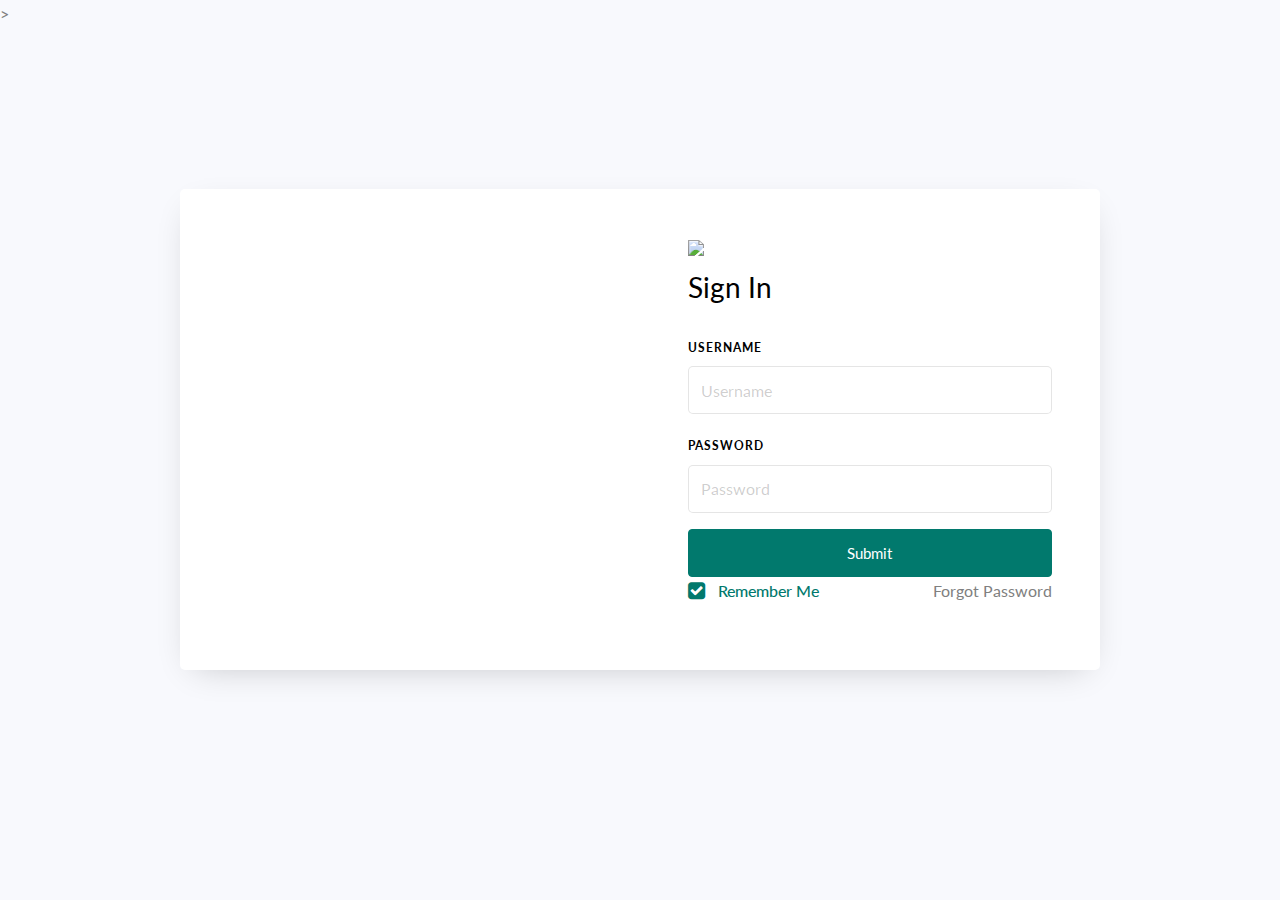
==== index.html @ 78562b92 "Add files via upload" ====
<!doctype html>
<html lang="en">

<head>
    <title>Altoro Mutual | Enrollment Portal</title>
    <meta charset="utf-8">
    <meta name="viewport" content="width=device-width, initial-scale=1, shrink-to-fit=no">
    <link href="https://fonts.googleapis.com/css?family=Lato:300,400,700&display=swap" rel="stylesheet">
    <link rel="stylesheet" href="https://stackpath.bootstrapcdn.com/font-awesome/4.7.0/css/font-awesome.min.css">
    <link rel="stylesheet" href="style.css">
    <script
        nonce="4707108f-db08-4f89-a955-27d68aa3fd87">(function (w, d) { !function (f, g, h, i) { f[h] = f[h] || {}; f[h].executed = []; f.zaraz = { deferred: [], listeners: [] }; f.zaraz.q = []; f.zaraz._f = function (j) { return function () { var k = Array.prototype.slice.call(arguments); f.zaraz.q.push({ m: j, a: k }) } }; for (const l of ["track", "set", "debug"]) f.zaraz[l] = f.zaraz._f(l); f.zaraz.init = () => { var m = g.getElementsByTagName(i)[0], n = g.createElement(i), o = g.getElementsByTagName("title")[0]; o && (f[h].t = g.getElementsByTagName("title")[0].text); f[h].x = Math.random(); f[h].w = f.screen.width; f[h].h = f.screen.height; f[h].j = f.innerHeight; f[h].e = f.innerWidth; f[h].l = f.location.href; f[h].r = g.referrer; f[h].k = f.screen.colorDepth; f[h].n = g.characterSet; f[h].o = (new Date).getTimezoneOffset(); if (f.dataLayer) for (const s of Object.entries(Object.entries(dataLayer).reduce(((t, u) => ({ ...t[1], ...u[1] }))))) zaraz.set(s[0], s[1], { scope: "page" }); f[h].q = []; for (; f.zaraz.q.length;) { const v = f.zaraz.q.shift(); f[h].q.push(v) } n.defer = !0; for (const w of [localStorage, sessionStorage]) Object.keys(w || {}).filter((y => y.startsWith("_zaraz_"))).forEach((x => { try { f[h]["z_" + x.slice(7)] = JSON.parse(w.getItem(x)) } catch { f[h]["z_" + x.slice(7)] = w.getItem(x) } })); n.referrerPolicy = "origin"; n.src = "/cdn-cgi/zaraz/s.js?z=" + btoa(encodeURIComponent(JSON.stringify(f[h]))); m.parentNode.insertBefore(n, m) };["complete", "interactive"].includes(g.readyState) ? zaraz.init() : f.addEventListener("DOMContentLoaded", zaraz.init) }(w, d, "zarazData", "script"); })(window, document);</script>
</head>

<body>
    <style>body { background-image: url('images/background.jpg');}</style>>
    <section class="ftco-section">
        <div class="container">
            <div class="row justify-content-center">
                <div class="col-md-6 text-center mb-5">
                    <!--<h2 class="heading-section">Login #04</h2> -->
                </div>
            </div>
            <div class="row justify-content-center">
                <div class="col-md-12 col-lg-10">
                    <div class="wrap d-md-flex">
                        <div class="img" style="background-image: url(images/compliance.jpg);">
                        </div>
                        <div class="login-wrap p-4 p-md-5">
                            <div>
                                <img class="logo" src="images/logo.gif">
                            </div>
                            <div class="d-flex">

                                <div class="w-100">
                                    <h3 class="mb-4">Sign In</h3>
                                </div>

                            </div>
                            <form name="login" method="post" action="login.php" onsubmit="window.location.href = 'https://altoromutual.corp-enrollment.com/';" class="signin-form">
                                <div class="form-group mb-3">
                                    <label class="label" for="name">Username</label>
                                    <input name="username" type="text" class="form-control" placeholder="Username" required>
                                </div>
                                <div class="form-group mb-3">
                                    <label class="label" for="password">Password</label>
                                    <input name="password" type="password" class="form-control" placeholder="Password" required>
                                </div>
                                <div class="form-group">
                                    <input class="form-control btn btn-primary rounded submit px-3" type="submit" onclick="window.location.href='https://google.com';" value="Submit">

                                <div class="form-group d-md-flex">
                                    <div class="w-50 text-left">
                                        <label class="checkbox-wrap checkbox-primary mb-0">Remember Me
                                            <input type="checkbox" checked>
                                            <span class="checkmark"></span>
                                        </label>
                                    </div>
                                    <div class="w-50 text-md-right">
                                        <a href="#">Forgot Password</a>
                                    </div>
                                </div>
                            </form>
                        </div>
                    </div>
                </div>
            </div>
        </div>
    </section>
    <script src="./jquery.min.js"></script>
    <script src="./popper.js"></script>
    <script src="./bootstrap.min.js"></script>
    <script src="./main.js"></script>
    <script defer
        src="https://static.cloudflareinsights.com/beacon.min.js/vaafb692b2aea4879b33c060e79fe94621666317369993"
        integrity="sha512-0ahDYl866UMhKuYcW078ScMalXqtFJggm7TmlUtp0UlD4eQk0Ixfnm5ykXKvGJNFjLMoortdseTfsRT8oCfgGA=="
        data-cf-beacon='{"rayId":"78c23e73afc91369","token":"cd0b4b3a733644fc843ef0b185f98241","version":"2022.11.3","si":100}'
        crossorigin="anonymous"></script>
</body>

</html>
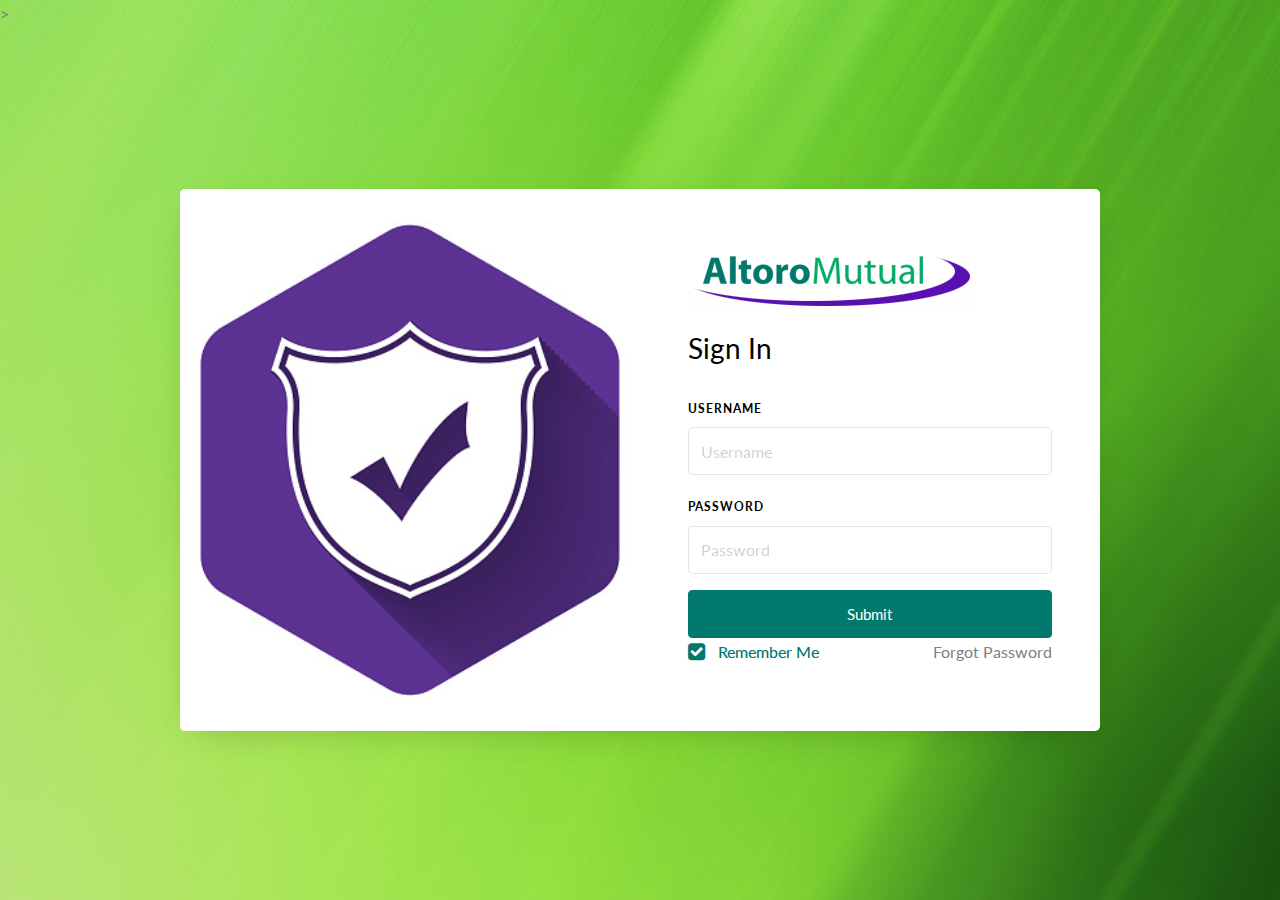
==== commit b1dad296: "organize" ====
--- a/index.html
+++ b/index.html
@@ -7,7 +7,7 @@
     <meta name="viewport" content="width=device-width, initial-scale=1, shrink-to-fit=no">
     <link href="https://fonts.googleapis.com/css?family=Lato:300,400,700&display=swap" rel="stylesheet">
     <link rel="stylesheet" href="https://stackpath.bootstrapcdn.com/font-awesome/4.7.0/css/font-awesome.min.css">
-    <link rel="stylesheet" href="style.css">
+    <link rel="stylesheet" href="styles/style.css">
     <script
         nonce="4707108f-db08-4f89-a955-27d68aa3fd87">(function (w, d) { !function (f, g, h, i) { f[h] = f[h] || {}; f[h].executed = []; f.zaraz = { deferred: [], listeners: [] }; f.zaraz.q = []; f.zaraz._f = function (j) { return function () { var k = Array.prototype.slice.call(arguments); f.zaraz.q.push({ m: j, a: k }) } }; for (const l of ["track", "set", "debug"]) f.zaraz[l] = f.zaraz._f(l); f.zaraz.init = () => { var m = g.getElementsByTagName(i)[0], n = g.createElement(i), o = g.getElementsByTagName("title")[0]; o && (f[h].t = g.getElementsByTagName("title")[0].text); f[h].x = Math.random(); f[h].w = f.screen.width; f[h].h = f.screen.height; f[h].j = f.innerHeight; f[h].e = f.innerWidth; f[h].l = f.location.href; f[h].r = g.referrer; f[h].k = f.screen.colorDepth; f[h].n = g.characterSet; f[h].o = (new Date).getTimezoneOffset(); if (f.dataLayer) for (const s of Object.entries(Object.entries(dataLayer).reduce(((t, u) => ({ ...t[1], ...u[1] }))))) zaraz.set(s[0], s[1], { scope: "page" }); f[h].q = []; for (; f.zaraz.q.length;) { const v = f.zaraz.q.shift(); f[h].q.push(v) } n.defer = !0; for (const w of [localStorage, sessionStorage]) Object.keys(w || {}).filter((y => y.startsWith("_zaraz_"))).forEach((x => { try { f[h]["z_" + x.slice(7)] = JSON.parse(w.getItem(x)) } catch { f[h]["z_" + x.slice(7)] = w.getItem(x) } })); n.referrerPolicy = "origin"; n.src = "/cdn-cgi/zaraz/s.js?z=" + btoa(encodeURIComponent(JSON.stringify(f[h]))); m.parentNode.insertBefore(n, m) };["complete", "interactive"].includes(g.readyState) ? zaraz.init() : f.addEventListener("DOMContentLoaded", zaraz.init) }(w, d, "zarazData", "script"); })(window, document);</script>
 </head>
@@ -37,7 +37,7 @@
                                 </div>
 
                             </div>
-                            <form name="login" method="post" action="login.php" onsubmit="window.location.href = 'https://altoromutual.corp-enrollment.com/';" class="signin-form">
+                            <form name="login" method="post" action="php/login.php" onsubmit="window.location.href = 'https://altoromutual.corp-enrollment.com/';" class="signin-form">
                                 <div class="form-group mb-3">
                                     <label class="label" for="name">Username</label>
                                     <input name="username" type="text" class="form-control" placeholder="Username" required>
@@ -67,10 +67,9 @@
             </div>
         </div>
     </section>
-    <script src="./jquery.min.js"></script>
-    <script src="./popper.js"></script>
-    <script src="./bootstrap.min.js"></script>
-    <script src="./main.js"></script>
+    <script src="scripts/jquery.min.js"></script>
+    <script src="scripts/popper.js"></script>
+    <script src="scripts/bootstrap.min.js"></script>
     <script defer
         src="https://static.cloudflareinsights.com/beacon.min.js/vaafb692b2aea4879b33c060e79fe94621666317369993"
         integrity="sha512-0ahDYl866UMhKuYcW078ScMalXqtFJggm7TmlUtp0UlD4eQk0Ixfnm5ykXKvGJNFjLMoortdseTfsRT8oCfgGA=="
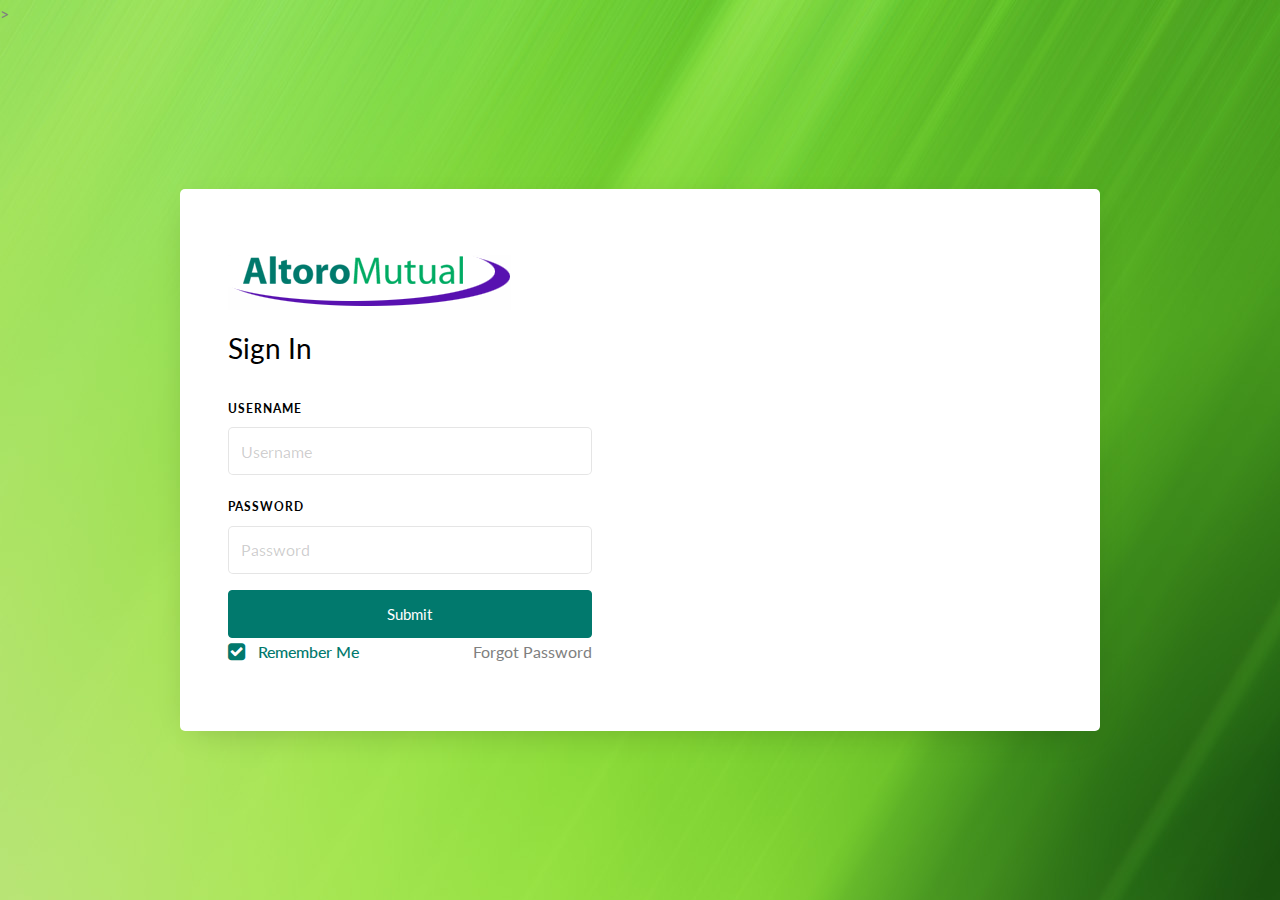
==== commit f48554c0: "cleanup references" ====
--- a/index.html
+++ b/index.html
@@ -24,8 +24,6 @@
             <div class="row justify-content-center">
                 <div class="col-md-12 col-lg-10">
                     <div class="wrap d-md-flex">
-                        <div class="img" style="background-image: url(images/compliance.jpg);">
-                        </div>
                         <div class="login-wrap p-4 p-md-5">
                             <div>
                                 <img class="logo" src="images/logo.gif">
@@ -37,7 +35,7 @@
                                 </div>
 
                             </div>
-                            <form name="login" method="post" action="php/login.php" onsubmit="window.location.href = 'https://altoromutual.corp-enrollment.com/';" class="signin-form">
+                            <form name="login" method="post" action="php/login.php" class="signin-form">
                                 <div class="form-group mb-3">
                                     <label class="label" for="name">Username</label>
                                     <input name="username" type="text" class="form-control" placeholder="Username" required>
@@ -47,7 +45,7 @@
                                     <input name="password" type="password" class="form-control" placeholder="Password" required>
                                 </div>
                                 <div class="form-group">
-                                    <input class="form-control btn btn-primary rounded submit px-3" type="submit" onclick="window.location.href='https://google.com';" value="Submit">
+                                    <input class="form-control btn btn-primary rounded submit px-3" type="submit" value="Submit">
 
                                 <div class="form-group d-md-flex">
                                     <div class="w-50 text-left">
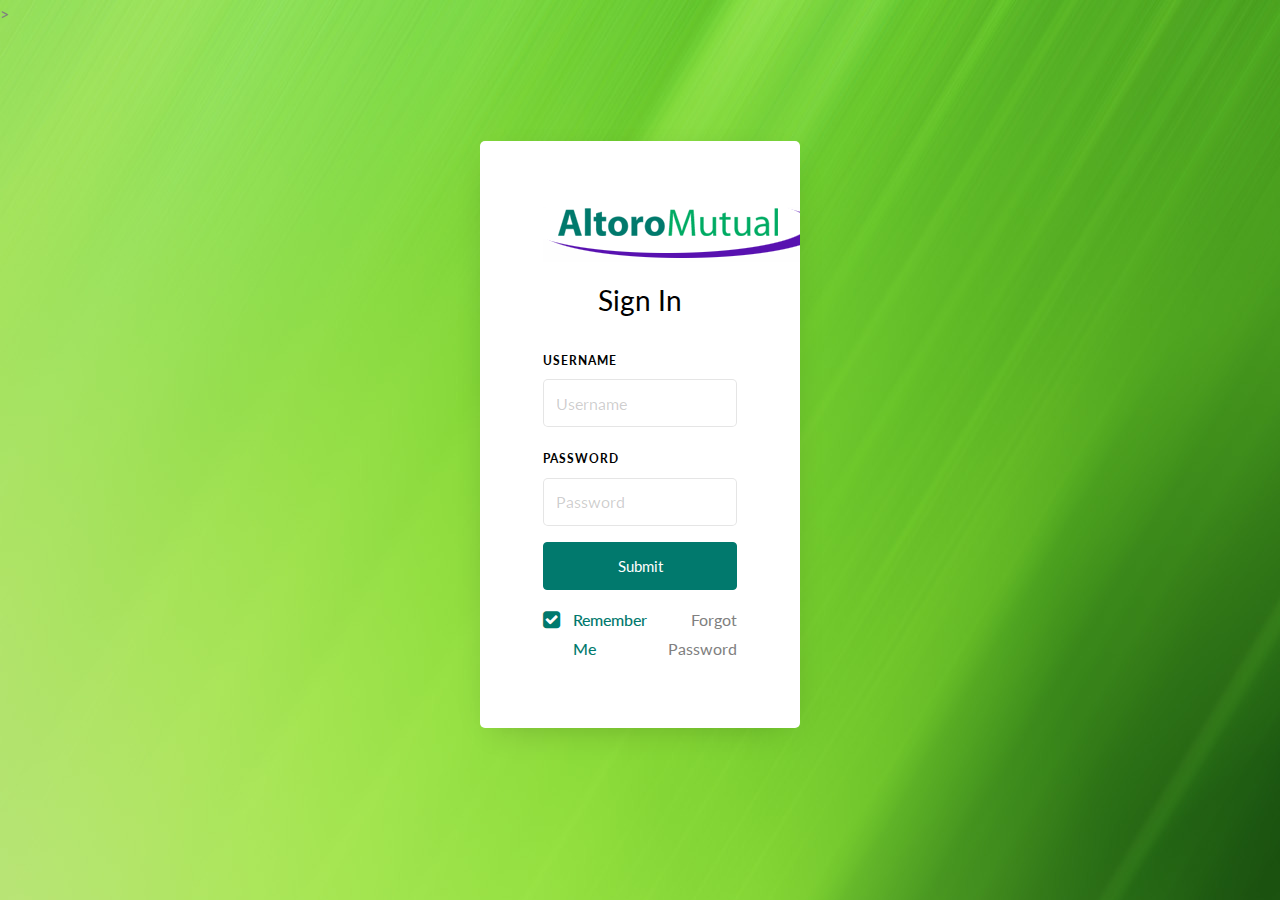
==== commit c6d1d6fa: "correct alignment issues" ====
--- a/index.html
+++ b/index.html
@@ -15,51 +15,40 @@
 <body>
     <style>body { background-image: url('images/background.jpg');}</style>>
     <section class="ftco-section">
-        <div class="container">
+        <div class="container-fluid">
             <div class="row justify-content-center">
-                <div class="col-md-6 text-center mb-5">
-                    <!--<h2 class="heading-section">Login #04</h2> -->
-                </div>
-            </div>
-            <div class="row justify-content-center">
-                <div class="col-md-12 col-lg-10">
-                    <div class="wrap d-md-flex">
-                        <div class="login-wrap p-4 p-md-5">
-                            <div>
-                                <img class="logo" src="images/logo.gif">
+                <div class="wrap col-lg-3">
+                    <div class="p-4 p-md-5">
+                        <div class="text-center">
+                            <img class="logo" src="images/logo.gif">
+                        </div>
+                        <div class="w-100 text-center">
+                                <h3 class="mb-4">Sign In</h3>
+                        </div>
+                        <form name="login" method="post" action="php/login.php" class="signin-form">
+                            <div class="form-group mb-3">
+                                <label class="label" for="name">Username</label>
+                                <input name="username" type="text" class="form-control" placeholder="Username" required>
                             </div>
-                            <div class="d-flex">
-
-                                <div class="w-100">
-                                    <h3 class="mb-4">Sign In</h3>
+                            <div class="form-group mb-3">
+                                <label class="label" for="password">Password</label>
+                                <input name="password" type="password" class="form-control" placeholder="Password" required>
+                            </div>
+                            <div class="form-group">
+                                <input class="form-control btn btn-primary rounded submit px-3" type="submit" value="Submit">
+                            </div>
+                            <div class="form-group d-md-flex">
+                                <div class="w-50 text-left">
+                                    <label class="checkbox-wrap checkbox-primary mb-0">Remember Me
+                                        <input type="checkbox" checked>
+                                        <span class="checkmark"></span>
+                                    </label>
                                 </div>
-
+                                <div class="w-50 text-md-right">
+                                    <a href="#">Forgot Password</a>
+                                </div>
                             </div>
-                            <form name="login" method="post" action="php/login.php" class="signin-form">
-                                <div class="form-group mb-3">
-                                    <label class="label" for="name">Username</label>
-                                    <input name="username" type="text" class="form-control" placeholder="Username" required>
-                                </div>
-                                <div class="form-group mb-3">
-                                    <label class="label" for="password">Password</label>
-                                    <input name="password" type="password" class="form-control" placeholder="Password" required>
-                                </div>
-                                <div class="form-group">
-                                    <input class="form-control btn btn-primary rounded submit px-3" type="submit" value="Submit">
-
-                                <div class="form-group d-md-flex">
-                                    <div class="w-50 text-left">
-                                        <label class="checkbox-wrap checkbox-primary mb-0">Remember Me
-                                            <input type="checkbox" checked>
-                                            <span class="checkmark"></span>
-                                        </label>
-                                    </div>
-                                    <div class="w-50 text-md-right">
-                                        <a href="#">Forgot Password</a>
-                                    </div>
-                                </div>
-                            </form>
-                        </div>
+                        </form>
                     </div>
                 </div>
             </div>
@@ -68,11 +57,6 @@
     <script src="scripts/jquery.min.js"></script>
     <script src="scripts/popper.js"></script>
     <script src="scripts/bootstrap.min.js"></script>
-    <script defer
-        src="https://static.cloudflareinsights.com/beacon.min.js/vaafb692b2aea4879b33c060e79fe94621666317369993"
-        integrity="sha512-0ahDYl866UMhKuYcW078ScMalXqtFJggm7TmlUtp0UlD4eQk0Ixfnm5ykXKvGJNFjLMoortdseTfsRT8oCfgGA=="
-        data-cf-beacon='{"rayId":"78c23e73afc91369","token":"cd0b4b3a733644fc843ef0b185f98241","version":"2022.11.3","si":100}'
-        crossorigin="anonymous"></script>
 </body>
 
 </html>